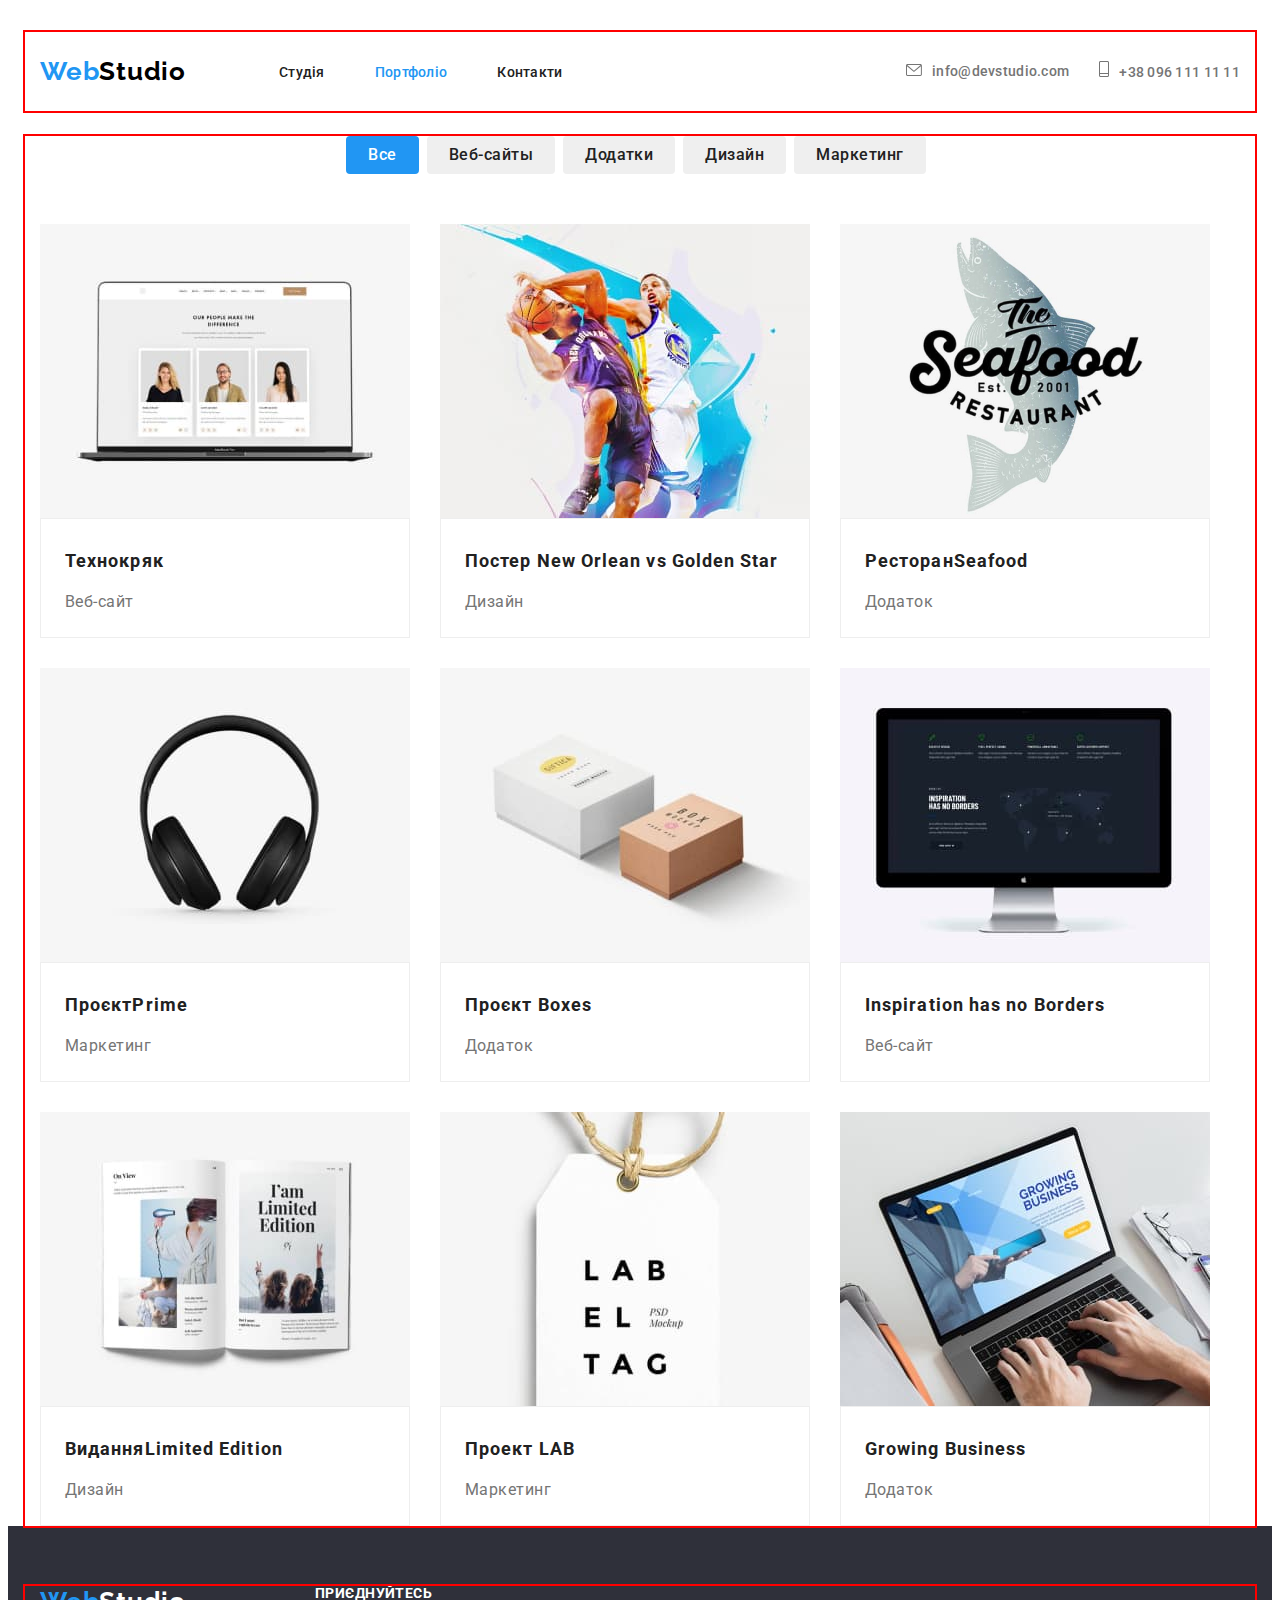
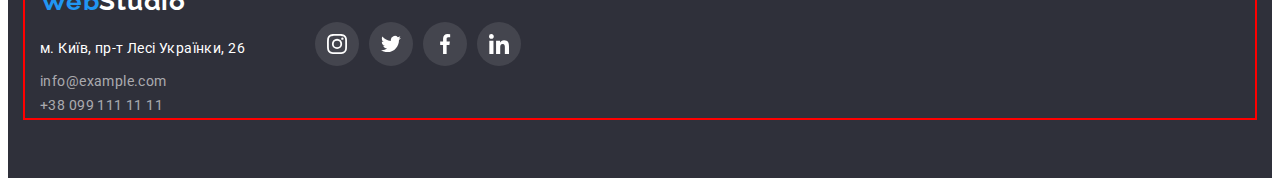
==== portfolio.html @ 54a5c064 "add icons" ====
<!DOCTYPE html>
<html lang="ru">
<head>
    <meta charset="UTF-8">
    <meta http-equiv="X-UA-Compatible" content="IE=edge">
    <meta name="viewport" content="width=device-width, initial-scale=1.0">
    <title>Портфоліо</title>
    <link rel="preconnect" href="https://fonts.googleapis.com">
    <link rel="preconnect" href="https://fonts.gstatic.com" crossorigin>
    <link href="https://fonts.googleapis.com/css2?family=Raleway:wght@700&family=Roboto:wght@400;500;700;900&display=swap"
        rel="stylesheet">
    <link rel="stylesheet" href="https://cdnjs.cloudflare.com/ajax/libs/modern-normalize/1.1.0/modern-normalize.min.css"
            integrity="sha512-wpPYUAdjBVSE4KJnH1VR1HeZfpl1ub8YT/NKx4PuQ5NmX2tKuGu6U/JRp5y+Y8XG2tV+wKQpNHVUX03MfMFn9Q=="
            crossorigin="anonymous" referrerpolicy="no-referrer" />
    <link rel="stylesheet" href="./css/styles.css">
</head>
<body>
    <header class="header">
        <div class="container header-container">
            <a href="#" lang="en" class="header-logo link">Web<span class="header-studio">Studio</span></a>
            <nav class="header-nav">
                <ul class="header-list list">
                    <li class="header-item">
                        <a href="./index.html" class="header-link link">Студія</a>
                    </li>
                    <li class="header-item">
                        <a href="./portfolio.html" class="header-link link current">Портфоліо</a>
                    </li>
                    <li class="header-item">
                        <a href="#" class="header-link link">Контакти</a>
                    </li>
                </ul>
            </nav>
            <ul class="list header-list-contact">
                <li class="header-item-mail">
                    <a href="mailto:info@devstudio.com" class="header-mail link"><svg class="header-mail-icon" width="16" height="12">
                        <use href="./images/icons.svg.svg#icon-envelope-1"></use>
                    </svg>info@devstudio.com</a>
                </li>
                <li class="header-item-tel">
                    <a href="tel:+380961111111" class="header-tel link"><svg class="header-tel-icon" width="10" height="16">
                        <use href="./images/icons.svg.svg#icon-Vector-1"></use>
                    </svg>+38 096 111 11 11</a>
                </li>
            </ul>
        </div>
    </header>
    <main>
        <section class="button">
            <div class="container">
                <h1 class="visually-hidden">Портфоліо</h1>
                    <ul class="button-list list">
                        <li class="button-item">
                            <button type="button" class="button-btn current-btn">Все</button>
                        </li>
                        <li class="button-item">
                            <button type="button" class="button-btn">Веб-сайты</button>
                        </li>
                        <li class="button-item">
                            <button type="button" class="button-btn">Додатки</button>
                        </li>
                        <li class="button-item">
                            <button type="button" class="button-btn">Дизайн</button>
                        </li>
                        <li class="button-item">
                            <button type="button" class="button-btn">Маркетинг</button>
                        </li>
                    </ul>
                <ul class="portfolio-list list">
                    <li class="portfolio-item">
                        <img src="./images/img-1.jpg" alt="веб-сайт" width="370" height="294">
                        <div class="portfolio-wrap">
                            <h2 class="portfolio-title">Технокряк</h2>
                            <p class="portfolio-text">Веб-сайт</p>
                        </div>
                    </li>
                    <li>
                        <img src="./images/img-2.jpg" alt="Дизайн" width="370" height="294">
                        <div class="portfolio-wrap">
                            <h2 class="portfolio-title">Постер <span lang="en">New Orlean vs Golden Star</span></h2>
                            <p class="portfolio-text">Дизайн</p>
                        </div>
                    </li>
                    <li>
                        <img src="./images/img-3.jpg" alt="Додаток" width="370" height="294">
                        <div class="portfolio-wrap">
                            <h2 class="portfolio-title">Ресторан<span lang="en">Seafood</span></h2>
                            <p class="portfolio-text">Додаток</p>
                        </div>
                    </li>
                    <li>
                        <img src="./images/img-4.jpg" alt="Маркетинг" width="370" height="294">
                        <div class="portfolio-wrap">
                            <h2 class="portfolio-title">Проєкт<span lang="en">Prime</span></h2>
                            <p class="portfolio-text">Маркетинг</p>
                        </div>                                             
                    </li>
                    <li>
                        <img src="./images/img-5.jpg" alt="Додаток" width="370" height="294">
                        <div class="portfolio-wrap">
                            <h2 class="portfolio-title">Проєкт <span lang="en">Boxes</span></h2>
                            <p class="portfolio-text">Додаток</p>
                        </div>                        
                    </li>
                    <li>
                        <img src="./images/img-6.jpg" alt="Веб-сайт" width="370" height="294">
                        <div class="portfolio-wrap">
                            <h2 lang="en" class="portfolio-title">Inspiration has no Borders</h2>
                            <p class="portfolio-text">Веб-сайт</p>
                        </div>                       
                    </li>
                    <li>
                        <img src="./images/img-7.jpg" alt="Дизайн" width="370" height="294">
                        <div class="portfolio-wrap">
                            <h2 class="portfolio-title">Видання<span lang="en">Limited Edition</span></h2>
                            <p class="portfolio-text">Дизайн</p>
                        </div>                       
                    </li>
                    <li>
                        <img src="./images/img-8.jpg" alt="Маркетинг" width="370" height="294">
                        <div class="portfolio-wrap">
                            <h2 class="portfolio-title">Проект <span lang="en">LAB</span></h2>
                            <p class="portfolio-text">Маркетинг</p>
                        </div>                       
                    </li>
                    <li>
                        <img src="./images/img-9.jpg" alt="Додаток" width="370" height="294">
                        <div class="portfolio-wrap">
                            <h2 lang="en" class="portfolio-title">Growing Business</h2>
                            <p class="portfolio-text">Додаток</p>
                        </div>                        
                    </li>
                </ul>
            </div>
        </section>
    </main>
    <footer class="footer">
        <div class="container footer-container">
            <div class="footer-wrap">
                <a href="#" lang="en" class="footer-logo link list">Web<span class="footer-studio">Studio</span></a>
                <address class="footer-adress">
                    <a href="https://www.google.com.ua/maps/place/%D0%B1%D1%83%D0%BB.+%D0%9B%D0%B5%D1%81%D0%B8+%D0%A3%D0%BA%D1%80%D0%B0%D0%B8%D0%BD%D0%BA%D0%B8,+26,+%D0%9A%D0%B8%D0%B5%D0%B2,+02000/@50.4265807,30.5361971,17z/data=!4m13!1m7!3m6!1s0x40d4cf0e033ecbe9:0x57a4dffefec77da0!2z0LHRg9C7LiDQm9C10YHQuCDQo9C60YDQsNC40L3QutC4LCAyNiwg0JrQuNC10LIsIDAyMDAw!3b1!8m2!3d50.4265807!4d30.5383858!3m4!1s0x40d4cf0e033ecbe9:0x57a4dffefec77da0!8m2!3d50.4265807!4d30.5383858?hl=ru"
                        class="fotter-adress-link link">м. Київ, пр-т Лесі Українки, 26</a>
                    <ul class="footer-list list">
                        <li class="footer-item">
                            <a href="mailto:info@example.com" class="fooret-mail link">info@example.com</a>
                        </li>
                        <li class="footer-item">
                            <a href="tel:+380991111111" class="footer-tel link">+38 099 111 11 11</a>
                        </li>
                    </ul>
                </address>
            </div>
            <div>
                <h3 class="footer-text">Приєднуйтесь</h3>
                <ul class="footer-soc list">
                    <li class="footer-soc-item">
                        <a href="" class="footer-soc-link link">
                            <svg class="footer-soc-icon" widht="20" height="20">
                                <use href="./images/icons.svg.svg#icon-instagram"></use>
                            </svg>
                        </a>
                    </li>
                    <li class="footer-soc-item">
                        <a href="" class="footer-soc-link link">
                            <svg class="footer-soc-icon" widht="20" height="20">
                                <use href="./images/icons.svg.svg#icon-twitter"></use>
                            </svg>
                        </a>
                    </li>
                    <li class="footer-soc-item">
                        <a href="" class="footer-soc-link link">
                            <svg class="footer-soc-icon" widht="20" height="20">
                                <use href="./images/icons.svg.svg#icon-facebook"></use>
                            </svg>
                        </a>
                    </li>
                    <li class="footer-soc-item">
                        <a href="" class="footer-soc-link link">
                            <svg class="footer-soc-icon" widht="20" height="20">
                                <use href="./images/icons.svg.svg#icon-linkedin"></use>
                            </svg>
                        </a>
                    </li>
                </ul>
            </div>
        </div>
    </footer>
   
</body>
</html>
---- css/styles.css ----
:root {
    --second-color: #212121;
    --main-color: #757575;
    --main-fs: 14px;
    --white-color: #FFFFFF;
    --accent-color:#2196F3;
 }

 p, 
 h1, 
 h2, 
 h3, 
 h4, 
 h5, 
 h6 {
    margin: 0;
 }

 ul{
    margin: 0;
    padding-left: 0;
 }
img {
    display: block;
    width: 100%;
    height: auto;
}

body {
font-family: "Roboto", sans-serif;
background: var(--white-color);
color: var(--main-color)
}

.list {
    list-style: none;
}

.link {
    text-decoration: none;
}

.container {
    width: 1200px;
    padding-right: 15px;
    padding-left: 15px;
    margin: 0 auto;
    outline: 2px solid red;
}

.header-container {
    display: flex;
    align-items: center;
}

.header {
padding-top: 24px;
padding-bottom: 25px;
}

.header-list, 
.header-list-contact{
display: flex;
}


.header-list-contact {
margin-left: auto;
}

.visually-hidden {
position: absolute;
white-space: nowrap;
width: 1px;
height: 1px;
overflow: hidden;
border: 0;
padding: 0;
clip: rect(0 0 0 0);
clip-path: inset(50%);
 margin: -1px;
}

.header-logo,
.footer-logo {
font-family: 'Raleway', sans-serif;
font-weight: 700;
font-size: 26px;
line-height: 1.19;
letter-spacing: 0.03em;
color: var(--accent-color);
}

.header-logo {
padding-top: 24px;
padding-bottom: 24px;
margin-right: 93px;

}
.header-studio {
color: #000000;
}

.header-nav .current {
    color: var(--accent-color);
} 

.header-item:not(:last-child) {
margin-right: 50px;
}

.header-link {
font-weight: 500;
font-size: 14px;
line-height: 1.14;
letter-spacing: 0.02em;
color: var(--second-color);
padding-top: 32px;
padding-bottom: 32px;
}

.header-link:hover,
.header-link:focus, 
.header-mail:hover,
.header-mail:focus, 
.header-tel:hover,
.header-tel:focus,
.fooret-mail:hover,
.fooret-mail:focus,
.footer-tel:hover,
.footer-tel:focus {
color: var(--accent-color);
}


.header-mail,
.header-tel {
font-weight: 500;
font-size: 14px;
line-height: 1.14;
letter-spacing: 0.02em;
color: var(--main-color);
padding-top: 32px;
padding-bottom: 32px;

}

.header-item-mail {
margin-right: 30px;
}

.header-mail-icon, 
.header-tel-icon {
    fill: currentColor;
    margin-right: 10px;
}





/*      HERO      */

.hero {
background-color: #303030;
background-image:linear-gradient(rgba(47, 48, 58, 0.4), rgba(47, 48, 58, 0.4)), url(../images/Img-hero.jpg);
padding-top: 200px;
padding-bottom: 200px;
max-width: 1600px;
margin: 0 auto;
}


.hero-title {
font-weight: 900;
font-size: 44px;
line-height: 1.36;
text-align: center;
letter-spacing: 0.06em;
text-transform: uppercase;
color: var(--white-color);
width: 707px;
margin-bottom: 30px;
margin-left: auto;
margin-right: auto;
}
 
.hero-btn {
font-family: "Roboto", sans-serif;
font-weight: 700;
font-size: 16px;
line-height: 1.87;
display: flex;
align-items: center;
text-align: center;
letter-spacing: 0.06em;
color: var(--white-color);
background: var(--accent-color);
border-radius: 4px;
padding: 10px 32px 10px 32px;
margin: 0 auto;
border: transparent;

}

.hero-btn:hover {
background:#188ce8;
}

/* QUALITY */

.quality {
padding-top: 94px;
padding-bottom: 94px;
}

.quality-list {
display: flex;
}

.quality-icon-link {
    width: 270px;
    height: 120px;
    border-radius: 4px;
    background-color: #F5F4FA;
    display: flex;
    align-items: center;
    justify-content: center;
    margin-bottom: 30px;
}

.quality-after-title {
font-weight: 700;
font-size: 14px;
line-height: 1.14;
letter-spacing: 0.03em;
text-transform: uppercase;
color: var(--second-color);
margin-bottom: 10px;
}

.quality-text {
font-size: 14px;
line-height: 1.71;
letter-spacing: 0.03em;
color: var(--main-color);
width: 270px;
}

.quality-item:not(:last-child){
   margin-right: 30px; 
}

/*        WORK          */

.work {
padding-bottom: 94px;
}

.work-title {
font-weight: 700;
font-size: 36px;
line-height: 1.16x;
text-align: center;
letter-spacing: 0.03em;
color: var(--second-color);
margin-bottom: 50px;
}
.work-list {
display: flex;
gap: 30px;
}

/*       TEAM          */
.team {
background: #F5F4FA;
padding-top: 94px;
padding-bottom: 94px;
}

.team-title {
font-weight: 700;
font-size: 36px;
line-height: 1.16;
text-align: center;
letter-spacing: 0.03em;
color:  var(--second-color);
margin-bottom: 50px;
}

.team-list {
display: flex;
gap: 30px;
}

.team-item {
background-color:var(--white-color);
box-shadow: 0px 1px 3px rgba(0, 0, 0, 0.12), 0px 1px 1px rgba(0, 0, 0, 0.14), 0px 2px 1px rgba(0, 0, 0, 0.2);
border-radius: 0px 0px 4px 4px;
} 
.team-wrap {
padding-bottom: 30px;
padding-top: 30px;
}

.team-name {
font-weight: 500;
font-size: 16px;
line-height: 1.19;
text-align: center;
letter-spacing: 0.03em;
color:  var(--second-color);
margin-bottom: 10px;
}

.team-text {
line-height: 1.19;
text-align: center;
letter-spacing: 0.03em;
color: var(--main-color);
margin-bottom: 16px;
}

.team-soc {
    display: flex;
    justify-content: center;
    gap: 10px;
}

.team-soc-link {
   width: 44px; 
   height: 44px;
   border-radius: 50%;
   background-color: var(--white-color);
   display: flex;
   align-items: center;
   justify-content: center;
}

.team-soc-icon {
    fill: #AFB1B8;
}

.team-soc-link:hover,
.team-soc-link:focus {
    background-color: var(--accent-color)
}

.team-soc-link:hover .team-soc-icon,
.team-soc-link:focus .team-soc-icon {
    fill: var(--white-color);
}

/*     CLIENTS     */
.clients {
    padding-top: 94px;
    padding-bottom: 94px;
}
.clients-title {
    font-weight: 700;
    font-size: 36px;
    line-height: 1.16;
    text-align: center;
    letter-spacing: 0.03em;
    color: var(--second-color);
    margin-bottom: 50px;
    
}

.clients-list{
display: flex;
align-items: center;
justify-content: center;
gap: 30px;
}

.clients-item {
    width: 170px;
    height: 92px;
    border-radius: 4px;
    border: 1px solid #AFB1B8;
    background-color: #F5F5F5;
    display: flex;
    align-items: center;
    justify-content: center;
    
}

.clients-icon {
    fill: #AFB1B8;
} 

.clients-item:hover,
.clients-item:focus {
    border:1px solid var(--accent-color);
}

.clients-item:hover .clients-icon,
.clients-item:focus .clients-icon{
    fill: var(--accent-color);
}

/*    FOOTER    */

.footer{
background: #2F303A;
padding-top: 60px;
padding-bottom: 60px;
}

.footer-container {
    display: flex;
}

.footer-wrap {
    margin-right: 70px;
}

.fotter-adress-link {
font-style: normal;
font-size: 14px;
line-height: 1.71;
letter-spacing: 0.03em;
color: var(--white-color);
}

.footer-adress {
    font-style: normal;
    margin-top: 20px;
}

.footer-list {
    margin-top: 9px;
}

.fooret-mail, 
.footer-tel {
font-size: 14px;
line-height: 1.71;
letter-spacing: 0.03em;
color: rgba(255, 255, 255, 0.6);
}

.footer-text{
font-weight: 700;
font-size: 14px;
line-height: 1.14;
letter-spacing: 0.03em;
text-transform: uppercase;
color: var(--white-color);
margin-bottom: 20px;
}

.footer-soc {
    display: flex;
    gap: 10px;
}

.footer-soc-link {
    width: 44px;
    height: 44px;
    border-radius: 50%;
    background-color: rgba(255, 255, 255, 0.1);
    display: flex;
    align-items: center;
    justify-content: center;
}

.footer-soc-icon {
    fill: var(--white-color);
}

.footer-soc-link:hover,
.footer-soc-link:focus {
    background-color: var(--accent-color)
}


.footer-studio {
color: var(--white-color)
} 
.button-item {
margin-right: 8px;
}

.button-btn {
font-weight: 500;
font-size: 16px;
line-height: 1.63;
text-align: center;
letter-spacing: 0.03em;
color: var(--second-color);
border: none;
font-family: inherit;
border-radius: 4px;
padding: 6px 22px;

}

.button-btn:focus,
.current-btn,
.button-btn:hover {
background-color:var(--accent-color);
color: var(--white-color);
}


.button-list{
    display: flex;
    justify-content: center;
    margin-bottom: 50px;
}

/* PORTFOLIO  */

.portfolio-title {
font-weight: 700;
font-size: 18px;
line-height: 2.00;
letter-spacing: 0.06em;
color: var(--second-color);
padding: 4px 24px;
margin-bottom: 4px; 
}

.portfolio-text {
font-weight: 400;
line-height: 1.88;
letter-spacing: 0.03em;
color: var(--main-color);
padding-left: 24px;
padding-right: 24px;

}

.portfolio-list {
    display: flex;
    flex-wrap: wrap;
    gap: 30px;

}
.portfolio-wrap {
 padding-top: 20px;
 padding-bottom: 20px;  
 background: #FFFFFF;
 border: 1px solid #EEEEEE;

}
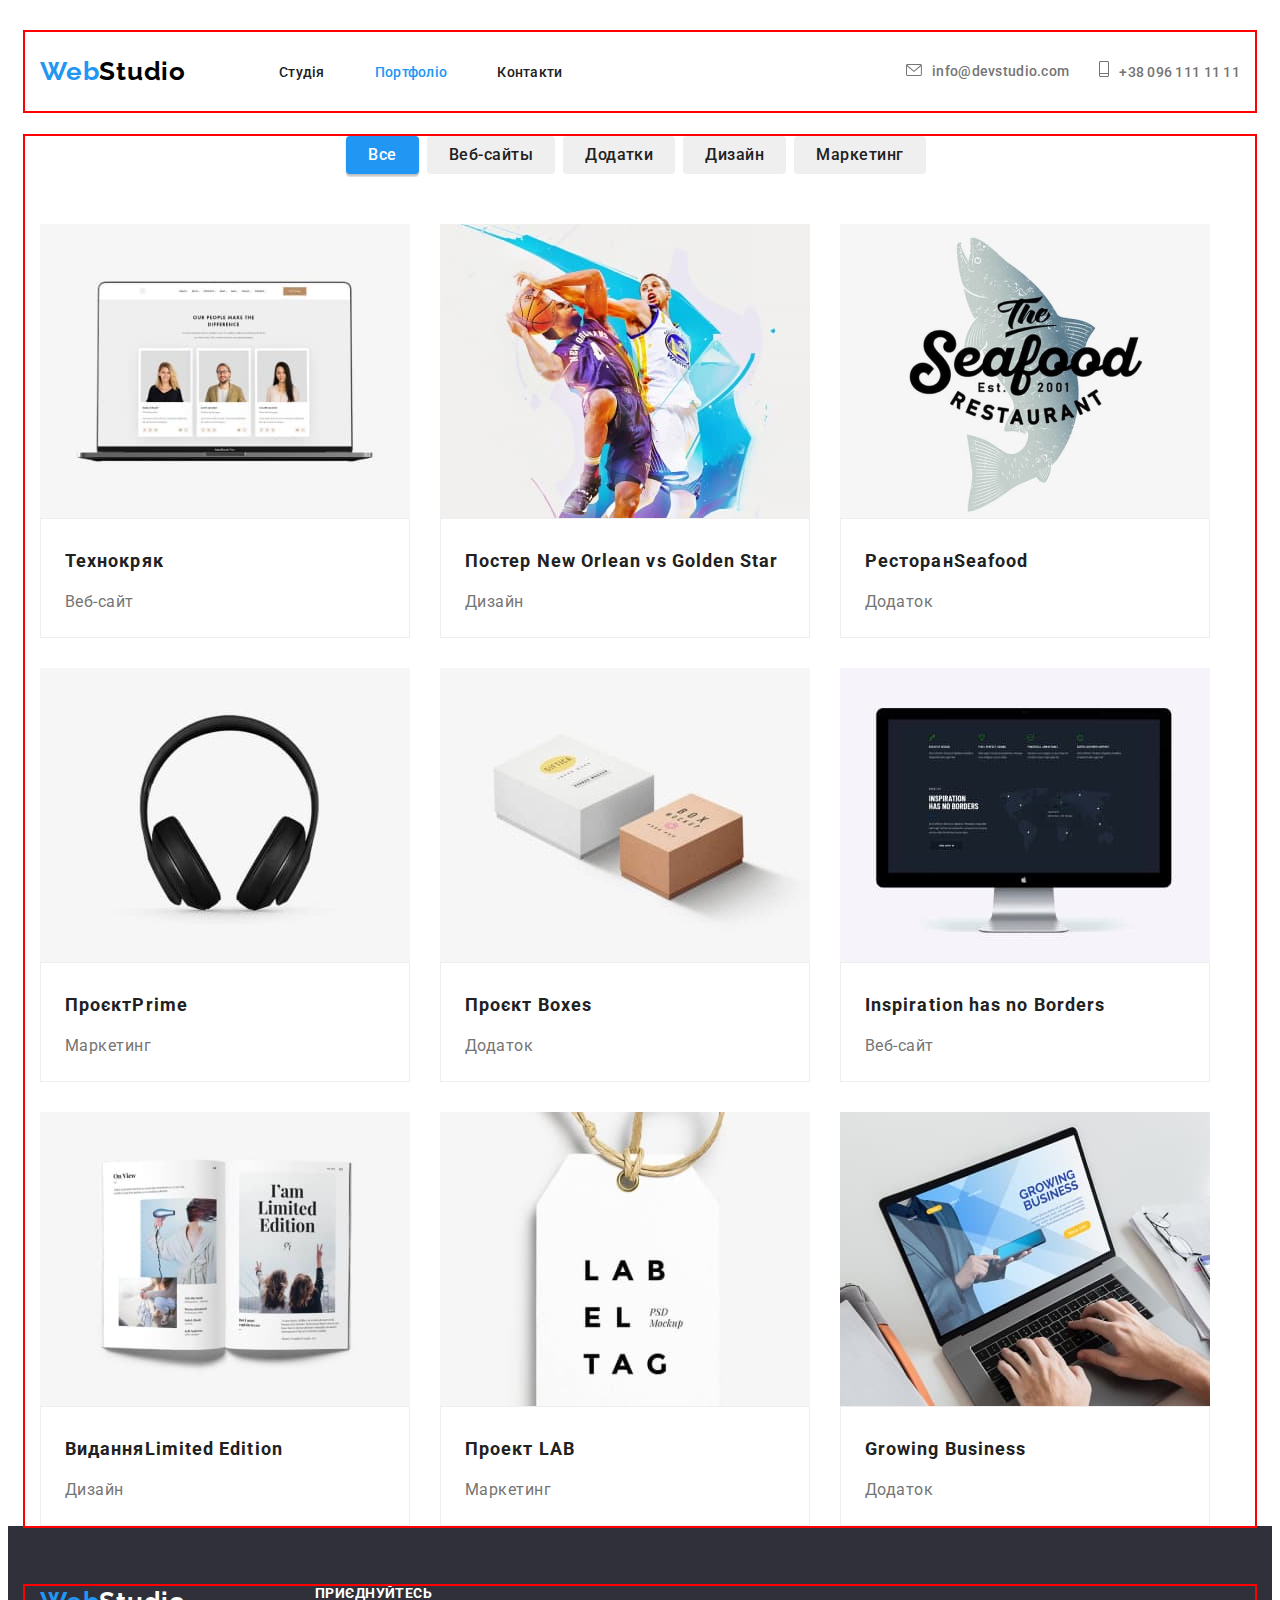
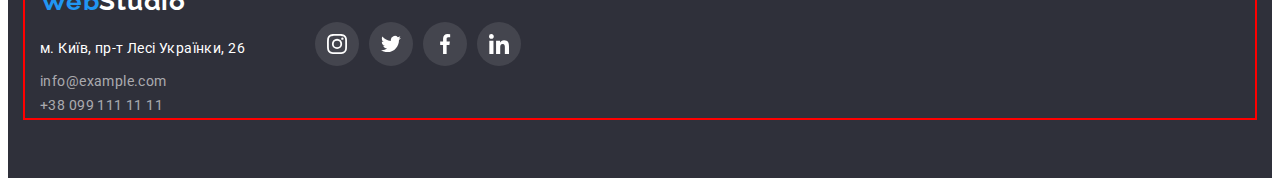
==== commit c078176d: "add shadow" ====
--- a/portfolio.html
+++ b/portfolio.html
@@ -74,56 +74,56 @@
                             <p class="portfolio-text">Веб-сайт</p>
                         </div>
                     </li>
-                    <li>
+                    <li class="portfolio-item">
                         <img src="./images/img-2.jpg" alt="Дизайн" width="370" height="294">
                         <div class="portfolio-wrap">
                             <h2 class="portfolio-title">Постер <span lang="en">New Orlean vs Golden Star</span></h2>
                             <p class="portfolio-text">Дизайн</p>
                         </div>
                     </li>
-                    <li>
+                    <li class="portfolio-item">
                         <img src="./images/img-3.jpg" alt="Додаток" width="370" height="294">
                         <div class="portfolio-wrap">
                             <h2 class="portfolio-title">Ресторан<span lang="en">Seafood</span></h2>
                             <p class="portfolio-text">Додаток</p>
                         </div>
                     </li>
-                    <li>
+                    <li class="portfolio-item">
                         <img src="./images/img-4.jpg" alt="Маркетинг" width="370" height="294">
                         <div class="portfolio-wrap">
                             <h2 class="portfolio-title">Проєкт<span lang="en">Prime</span></h2>
                             <p class="portfolio-text">Маркетинг</p>
                         </div>                                             
                     </li>
-                    <li>
+                    <li class="portfolio-item">
                         <img src="./images/img-5.jpg" alt="Додаток" width="370" height="294">
                         <div class="portfolio-wrap">
                             <h2 class="portfolio-title">Проєкт <span lang="en">Boxes</span></h2>
                             <p class="portfolio-text">Додаток</p>
                         </div>                        
                     </li>
-                    <li>
+                    <li class="portfolio-item">
                         <img src="./images/img-6.jpg" alt="Веб-сайт" width="370" height="294">
                         <div class="portfolio-wrap">
                             <h2 lang="en" class="portfolio-title">Inspiration has no Borders</h2>
                             <p class="portfolio-text">Веб-сайт</p>
                         </div>                       
                     </li>
-                    <li>
+                    <li class="portfolio-item">
                         <img src="./images/img-7.jpg" alt="Дизайн" width="370" height="294">
                         <div class="portfolio-wrap">
                             <h2 class="portfolio-title">Видання<span lang="en">Limited Edition</span></h2>
                             <p class="portfolio-text">Дизайн</p>
                         </div>                       
                     </li>
-                    <li>
+                    <li class="portfolio-item">
                         <img src="./images/img-8.jpg" alt="Маркетинг" width="370" height="294">
                         <div class="portfolio-wrap">
                             <h2 class="portfolio-title">Проект <span lang="en">LAB</span></h2>
                             <p class="portfolio-text">Маркетинг</p>
                         </div>                       
                     </li>
-                    <li>
+                    <li class="portfolio-item">
                         <img src="./images/img-9.jpg" alt="Додаток" width="370" height="294">
                         <div class="portfolio-wrap">
                             <h2 lang="en" class="portfolio-title">Growing Business</h2>
--- a/css/styles.css
+++ b/css/styles.css
@@ -502,6 +502,7 @@
 .button-btn:hover {
 background-color:var(--accent-color);
 color: var(--white-color);
+box-shadow: 0px 3px 1px rgba(0, 0, 0, 0.1), 0px 1px 2px rgba(0, 0, 0, 0.08), 0px 2px 2px rgba(0, 0, 0, 0.12);
 }
 
 
@@ -544,5 +545,8 @@
  padding-bottom: 20px;  
  background: #FFFFFF;
  border: 1px solid #EEEEEE;
-
+}
+
+.portfolio-item:hover {
+box-shadow: 0px 1px 1px rgba(0, 0, 0, 0.12), 0px 4px 4px rgba(0, 0, 0, 0.06), 1px 4px 6px rgba(0, 0, 0, 0.16);
 }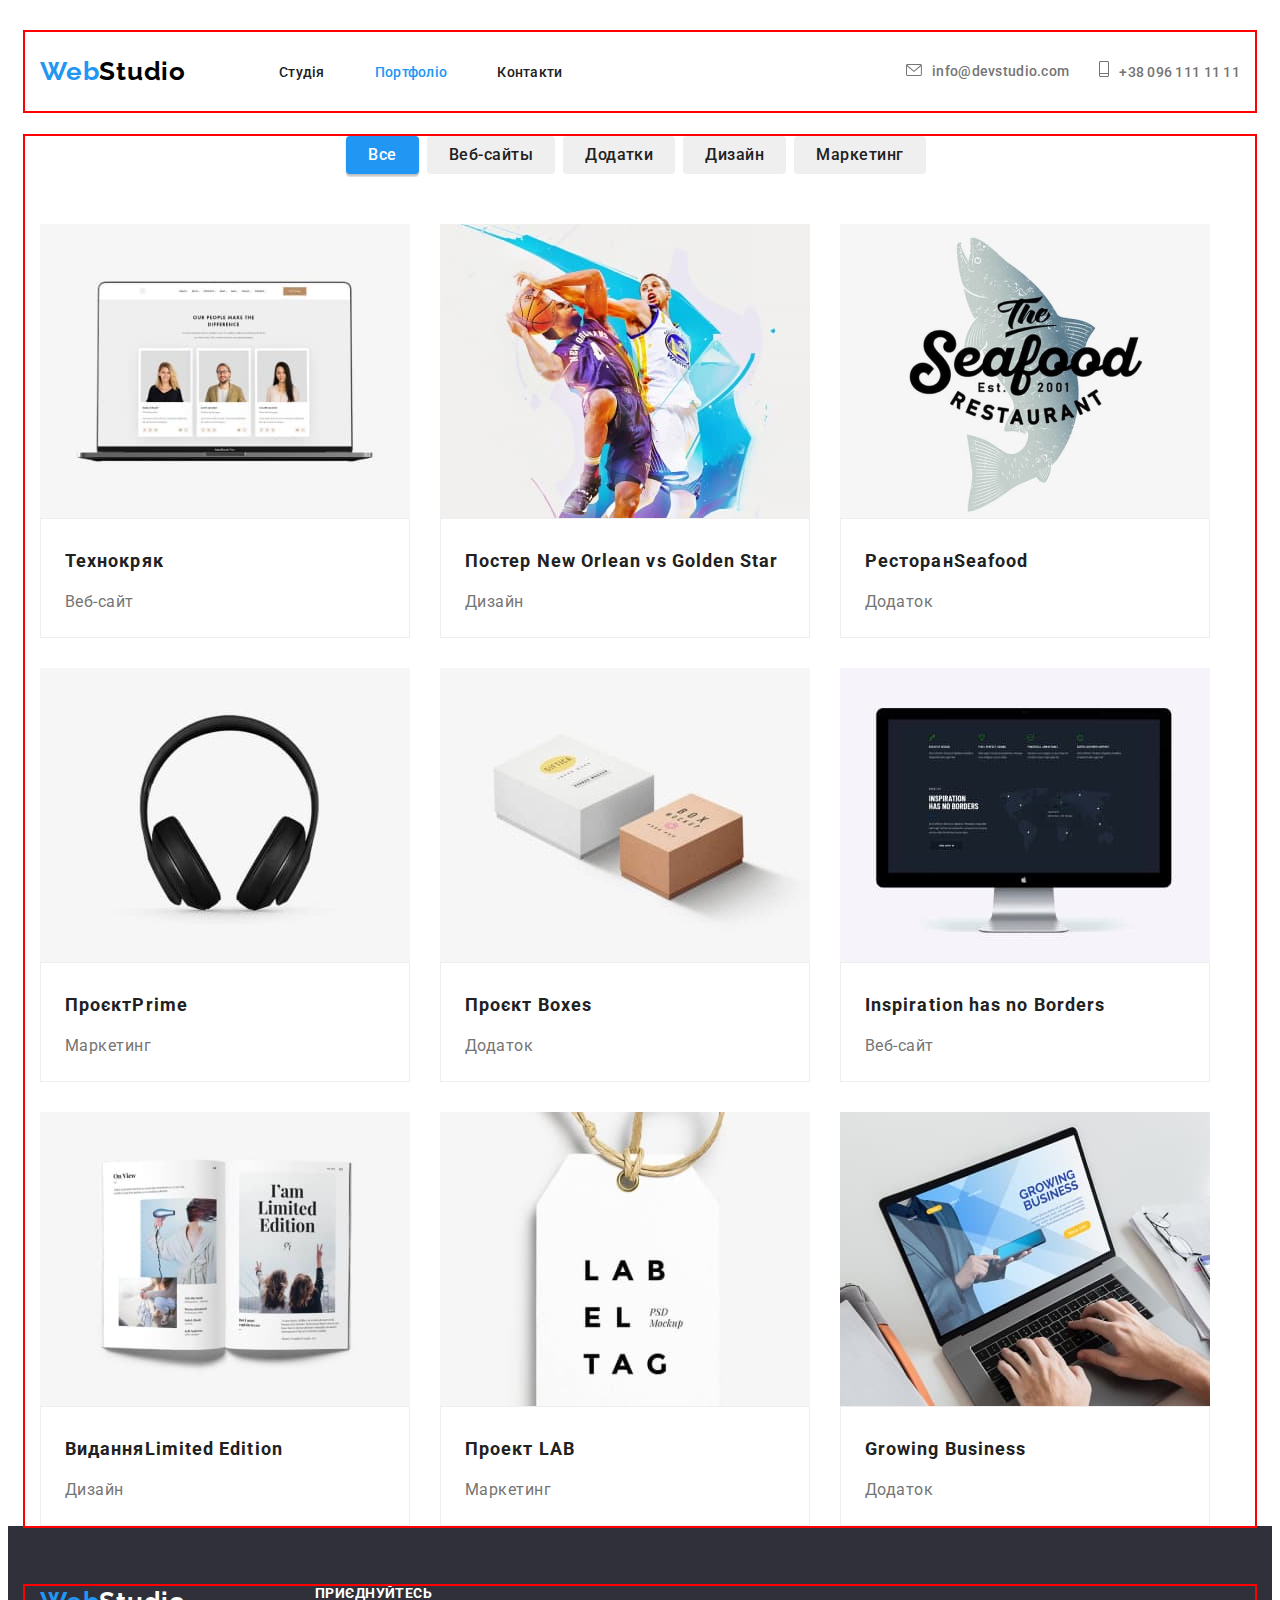
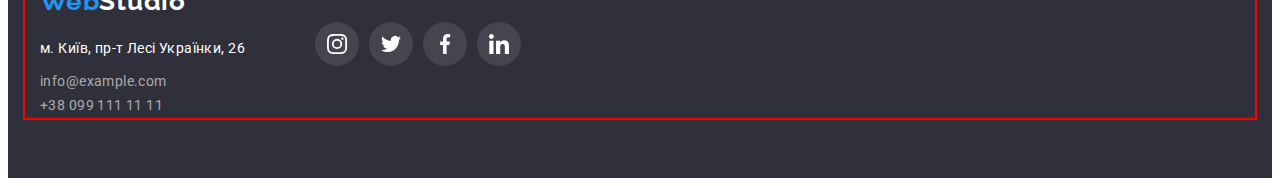
==== commit 8b98cf05: "change width" ====
--- a/portfolio.html
+++ b/portfolio.html
@@ -156,28 +156,28 @@
                 <ul class="footer-soc list">
                     <li class="footer-soc-item">
                         <a href="" class="footer-soc-link link">
-                            <svg class="footer-soc-icon" widht="20" height="20">
+                            <svg class="footer-soc-icon" width="20" height="20">
                                 <use href="./images/icons.svg.svg#icon-instagram"></use>
                             </svg>
                         </a>
                     </li>
                     <li class="footer-soc-item">
                         <a href="" class="footer-soc-link link">
-                            <svg class="footer-soc-icon" widht="20" height="20">
+                            <svg class="footer-soc-icon" width="20" height="20">
                                 <use href="./images/icons.svg.svg#icon-twitter"></use>
                             </svg>
                         </a>
                     </li>
                     <li class="footer-soc-item">
                         <a href="" class="footer-soc-link link">
-                            <svg class="footer-soc-icon" widht="20" height="20">
+                            <svg class="footer-soc-icon" width="20" height="20">
                                 <use href="./images/icons.svg.svg#icon-facebook"></use>
                             </svg>
                         </a>
                     </li>
                     <li class="footer-soc-item">
                         <a href="" class="footer-soc-link link">
-                            <svg class="footer-soc-icon" widht="20" height="20">
+                            <svg class="footer-soc-icon" width="20" height="20">
                                 <use href="./images/icons.svg.svg#icon-linkedin"></use>
                             </svg>
                         </a>
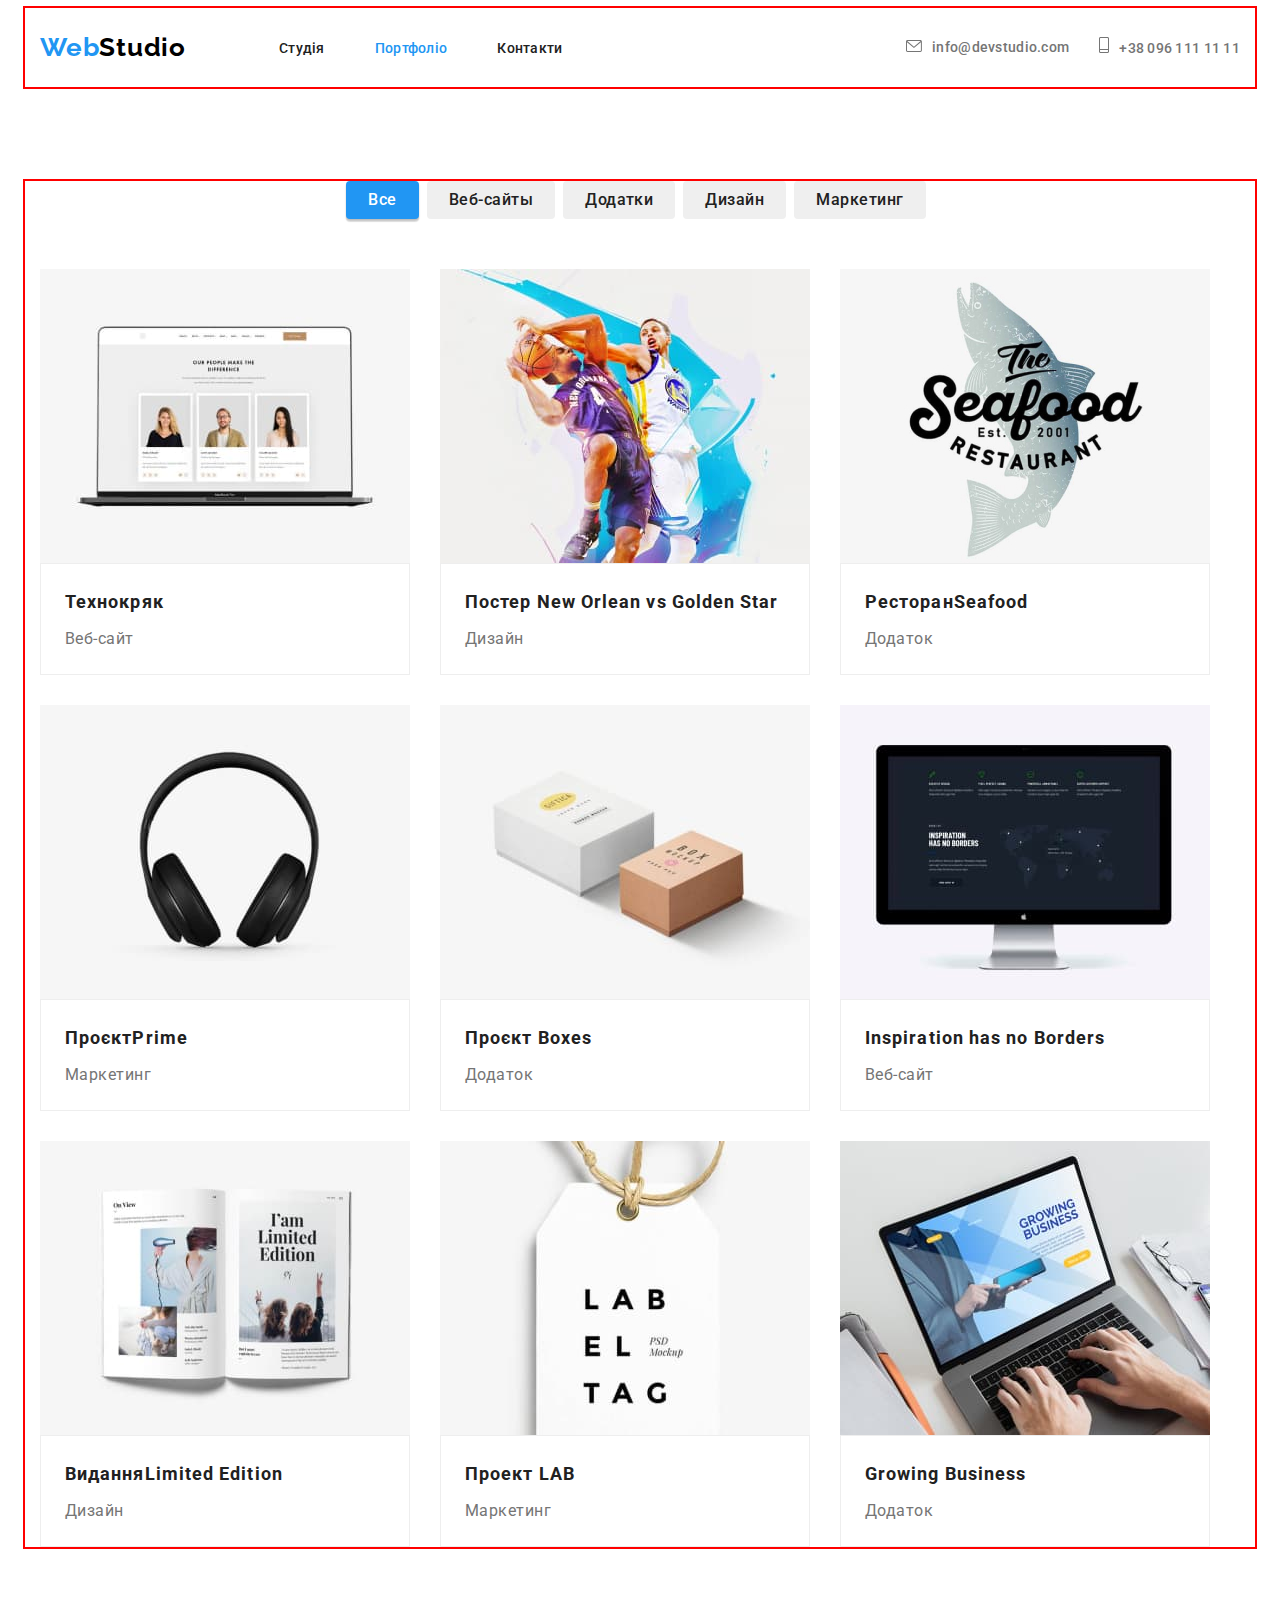
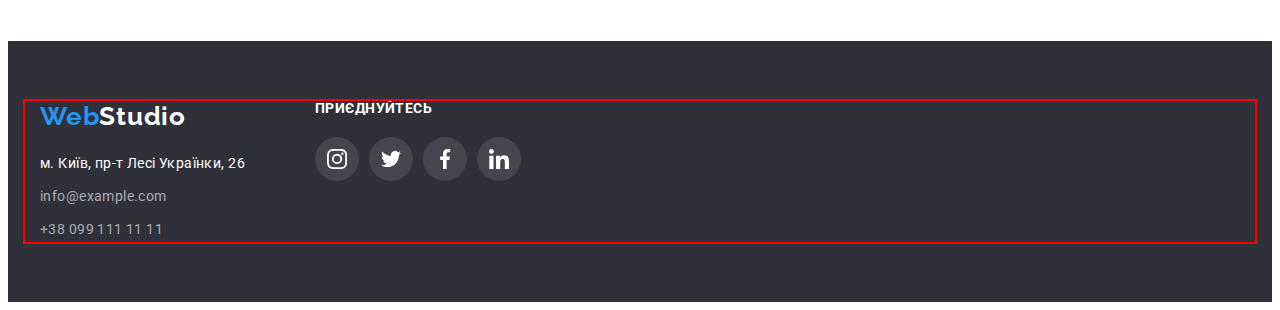
==== commit bf32a5f4: "change h3 on p" ====
--- a/portfolio.html
+++ b/portfolio.html
@@ -152,7 +152,7 @@
                 </address>
             </div>
             <div>
-                <h3 class="footer-text">Приєднуйтесь</h3>
+                <p class="footer-text">Приєднуйтесь</p>
                 <ul class="footer-soc list">
                     <li class="footer-soc-item">
                         <a href="" class="footer-soc-link link">
--- a/css/styles.css
+++ b/css/styles.css
@@ -51,17 +51,13 @@
 .header-container {
     display: flex;
     align-items: center;
-}
-
-.header {
-padding-top: 24px;
-padding-bottom: 25px;
-}
+    justify-content: center;}
+
 
 .header-list, 
 .header-list-contact{
 display: flex;
-}
+} 
 
 
 .header-list-contact {
@@ -427,6 +423,7 @@
 .footer-adress {
     font-style: normal;
     margin-top: 20px;
+
 }
 
 .footer-list {
@@ -454,6 +451,10 @@
 .footer-soc {
     display: flex;
     gap: 10px;
+}
+
+.footer-item:not(:last-child) {
+    margin-bottom: 9px;
 }
 
 .footer-soc-link {
@@ -479,6 +480,15 @@
 .footer-studio {
 color: var(--white-color)
 } 
+
+
+/* BUTTON  */
+
+.button {
+padding-top: 94px;
+padding-bottom: 94px;
+}
+
 .button-item {
 margin-right: 8px;
 }
@@ -520,7 +530,6 @@
 line-height: 2.00;
 letter-spacing: 0.06em;
 color: var(--second-color);
-padding: 4px 24px;
 margin-bottom: 4px; 
 }
 
@@ -529,8 +538,7 @@
 line-height: 1.88;
 letter-spacing: 0.03em;
 color: var(--main-color);
-padding-left: 24px;
-padding-right: 24px;
+
 
 }
 
@@ -545,6 +553,10 @@
  padding-bottom: 20px;  
  background: #FFFFFF;
  border: 1px solid #EEEEEE;
+ padding-left: 24px;
+ padding-right: 24px;
+
+
 }
 
 .portfolio-item:hover {
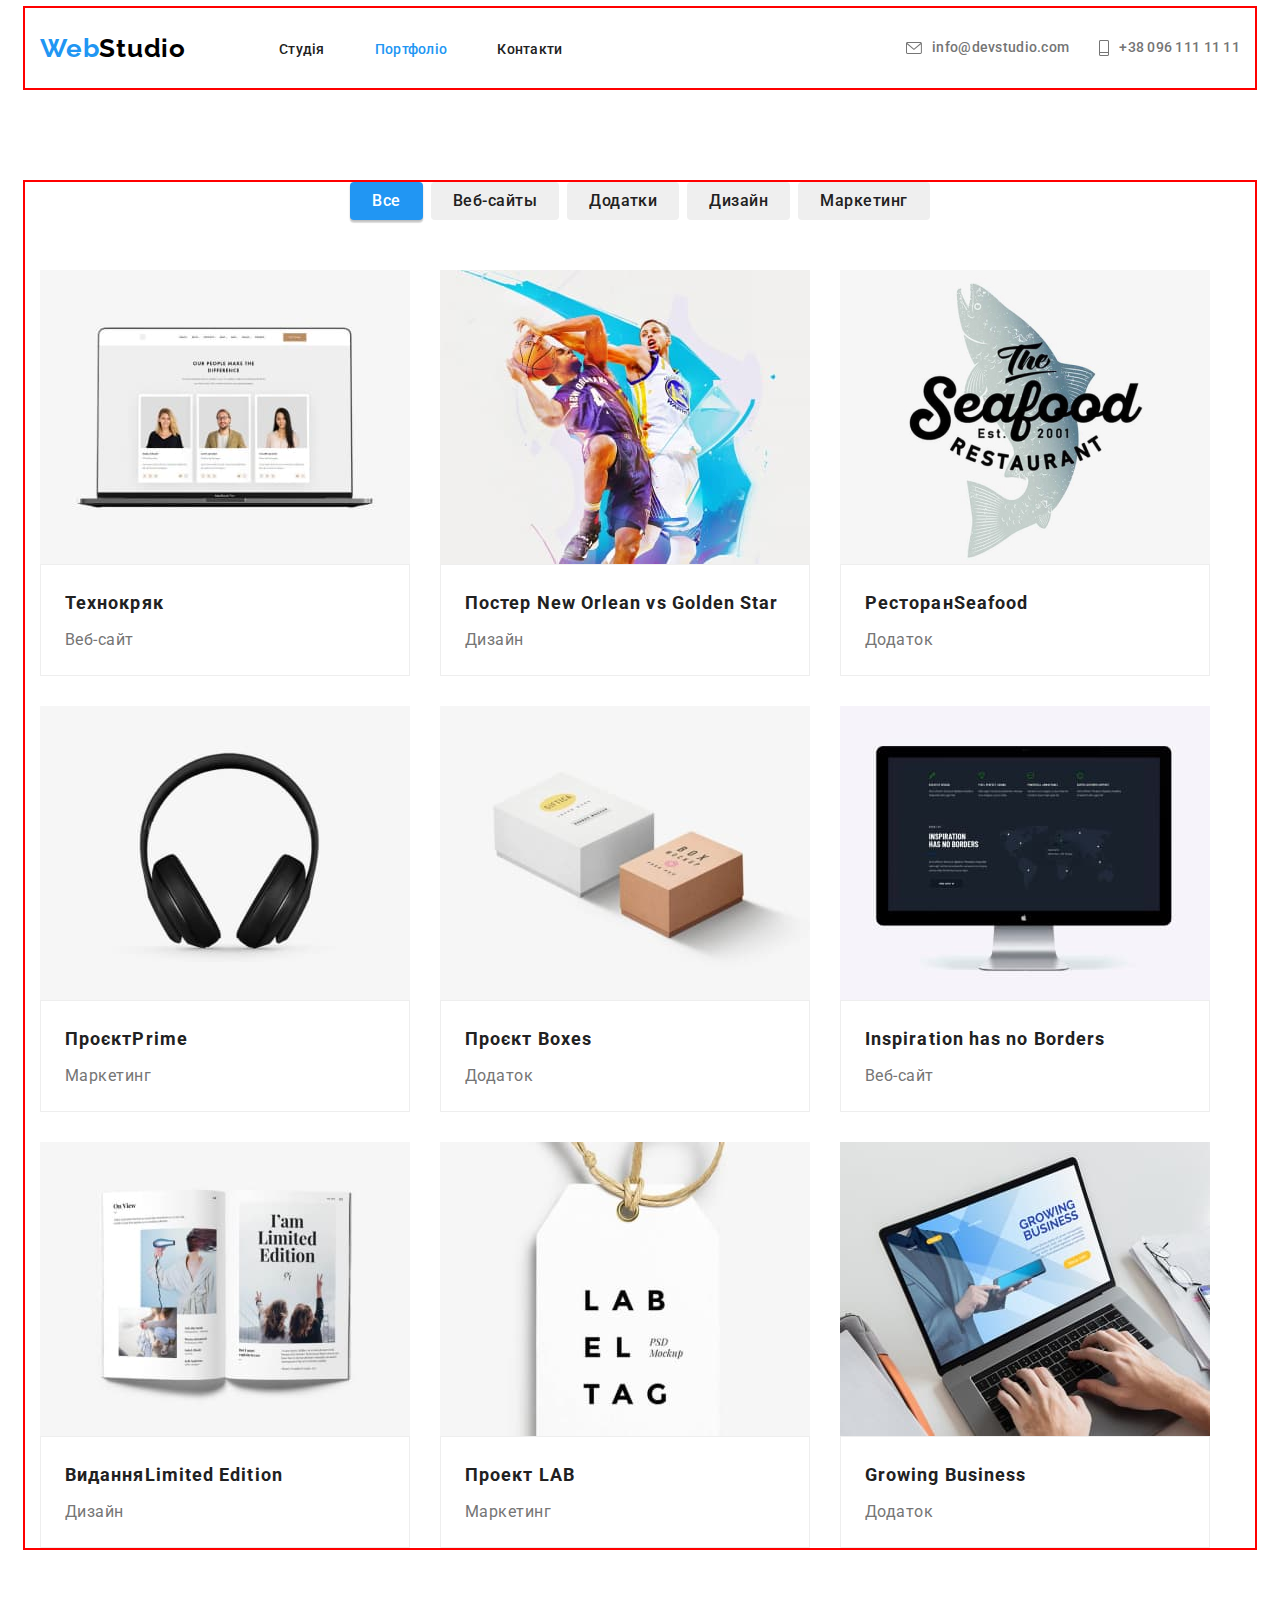
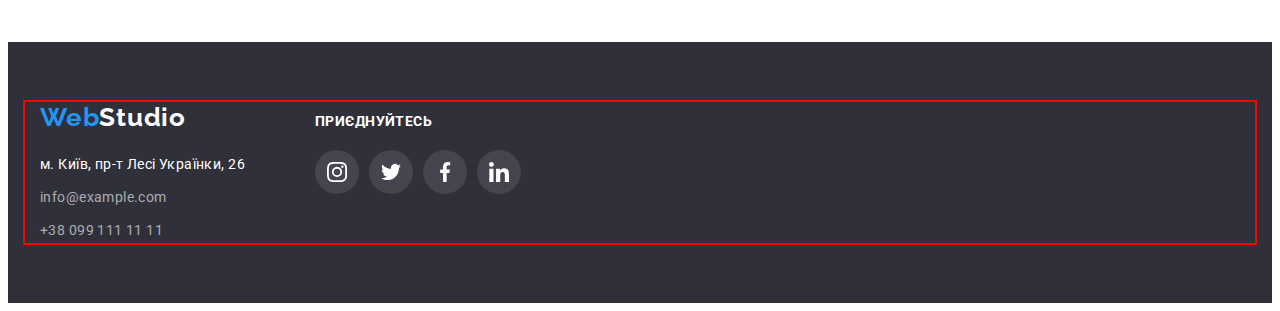
==== commit c9702afa: "21/08 21.40 last" ====
--- a/portfolio.html
+++ b/portfolio.html
@@ -68,63 +68,63 @@
                     </ul>
                 <ul class="portfolio-list list">
                     <li class="portfolio-item">
-                        <img src="./images/img-1.jpg" alt="веб-сайт" width="370" height="294">
+                        <a href="#"><img src="./images/img-1.jpg" alt="веб-сайт" width="370" height="294"></a>
                         <div class="portfolio-wrap">
                             <h2 class="portfolio-title">Технокряк</h2>
                             <p class="portfolio-text">Веб-сайт</p>
                         </div>
                     </li>
                     <li class="portfolio-item">
-                        <img src="./images/img-2.jpg" alt="Дизайн" width="370" height="294">
+                        <a href="#"><img src="./images/img-2.jpg" alt="Дизайн" width="370" height="294"></a>
                         <div class="portfolio-wrap">
                             <h2 class="portfolio-title">Постер <span lang="en">New Orlean vs Golden Star</span></h2>
                             <p class="portfolio-text">Дизайн</p>
                         </div>
                     </li>
                     <li class="portfolio-item">
-                        <img src="./images/img-3.jpg" alt="Додаток" width="370" height="294">
+                        <a href="#"><img src="./images/img-3.jpg" alt="Додаток" width="370" height="294"></a>
                         <div class="portfolio-wrap">
                             <h2 class="portfolio-title">Ресторан<span lang="en">Seafood</span></h2>
                             <p class="portfolio-text">Додаток</p>
                         </div>
                     </li>
                     <li class="portfolio-item">
-                        <img src="./images/img-4.jpg" alt="Маркетинг" width="370" height="294">
+                        <a href="#"><img src="./images/img-4.jpg" alt="Маркетинг" width="370" height="294"></a>
                         <div class="portfolio-wrap">
                             <h2 class="portfolio-title">Проєкт<span lang="en">Prime</span></h2>
                             <p class="portfolio-text">Маркетинг</p>
                         </div>                                             
                     </li>
                     <li class="portfolio-item">
-                        <img src="./images/img-5.jpg" alt="Додаток" width="370" height="294">
+                        <a href="#"><img src="./images/img-5.jpg" alt="Додаток" width="370" height="294"></a>
                         <div class="portfolio-wrap">
                             <h2 class="portfolio-title">Проєкт <span lang="en">Boxes</span></h2>
                             <p class="portfolio-text">Додаток</p>
                         </div>                        
                     </li>
                     <li class="portfolio-item">
-                        <img src="./images/img-6.jpg" alt="Веб-сайт" width="370" height="294">
+                        <a href="#"><img src="./images/img-6.jpg" alt="Веб-сайт" width="370" height="294"></a>
                         <div class="portfolio-wrap">
                             <h2 lang="en" class="portfolio-title">Inspiration has no Borders</h2>
                             <p class="portfolio-text">Веб-сайт</p>
                         </div>                       
                     </li>
                     <li class="portfolio-item">
-                        <img src="./images/img-7.jpg" alt="Дизайн" width="370" height="294">
+                        <a href="#"><img src="./images/img-7.jpg" alt="Дизайн" width="370" height="294"></a>
                         <div class="portfolio-wrap">
                             <h2 class="portfolio-title">Видання<span lang="en">Limited Edition</span></h2>
                             <p class="portfolio-text">Дизайн</p>
                         </div>                       
                     </li>
                     <li class="portfolio-item">
-                        <img src="./images/img-8.jpg" alt="Маркетинг" width="370" height="294">
+                        <a href="#"><img src="./images/img-8.jpg" alt="Маркетинг" width="370" height="294"></a>
                         <div class="portfolio-wrap">
                             <h2 class="portfolio-title">Проект <span lang="en">LAB</span></h2>
                             <p class="portfolio-text">Маркетинг</p>
                         </div>                       
                     </li>
                     <li class="portfolio-item">
-                        <img src="./images/img-9.jpg" alt="Додаток" width="370" height="294">
+                        <a href="#"><img src="./images/img-9.jpg" alt="Додаток" width="370" height="294"></a>
                         <div class="portfolio-wrap">
                             <h2 lang="en" class="portfolio-title">Growing Business</h2>
                             <p class="portfolio-text">Додаток</p>
--- a/css/styles.css
+++ b/css/styles.css
@@ -57,8 +57,11 @@
 .header-list, 
 .header-list-contact{
 display: flex;
-} 
-
+}
+
+.header-item {
+    display: block;
+}
 
 .header-list-contact {
 margin-left: auto;
@@ -138,6 +141,8 @@
 color: var(--main-color);
 padding-top: 32px;
 padding-bottom: 32px;
+display: flex; 
+align-items: center;
 
 }
 
@@ -150,9 +155,6 @@
     fill: currentColor;
     margin-right: 10px;
 }
-
-
-
 
 
 /*      HERO      */
@@ -375,7 +377,6 @@
     height: 92px;
     border-radius: 4px;
     border: 1px solid #AFB1B8;
-    background-color: #F5F5F5;
     display: flex;
     align-items: center;
     justify-content: center;
@@ -406,6 +407,7 @@
 
 .footer-container {
     display: flex;
+    align-items: baseline; 
 }
 
 .footer-wrap {
@@ -489,7 +491,7 @@
 padding-bottom: 94px;
 }
 
-.button-item {
+.button-item:not(:last-child){
 margin-right: 8px;
 }
 
@@ -559,6 +561,7 @@
 
 }
 
-.portfolio-item:hover {
+.portfolio-item:hover,
+.portfolio-item:focus {
 box-shadow: 0px 1px 1px rgba(0, 0, 0, 0.12), 0px 4px 4px rgba(0, 0, 0, 0.06), 1px 4px 6px rgba(0, 0, 0, 0.16);
 }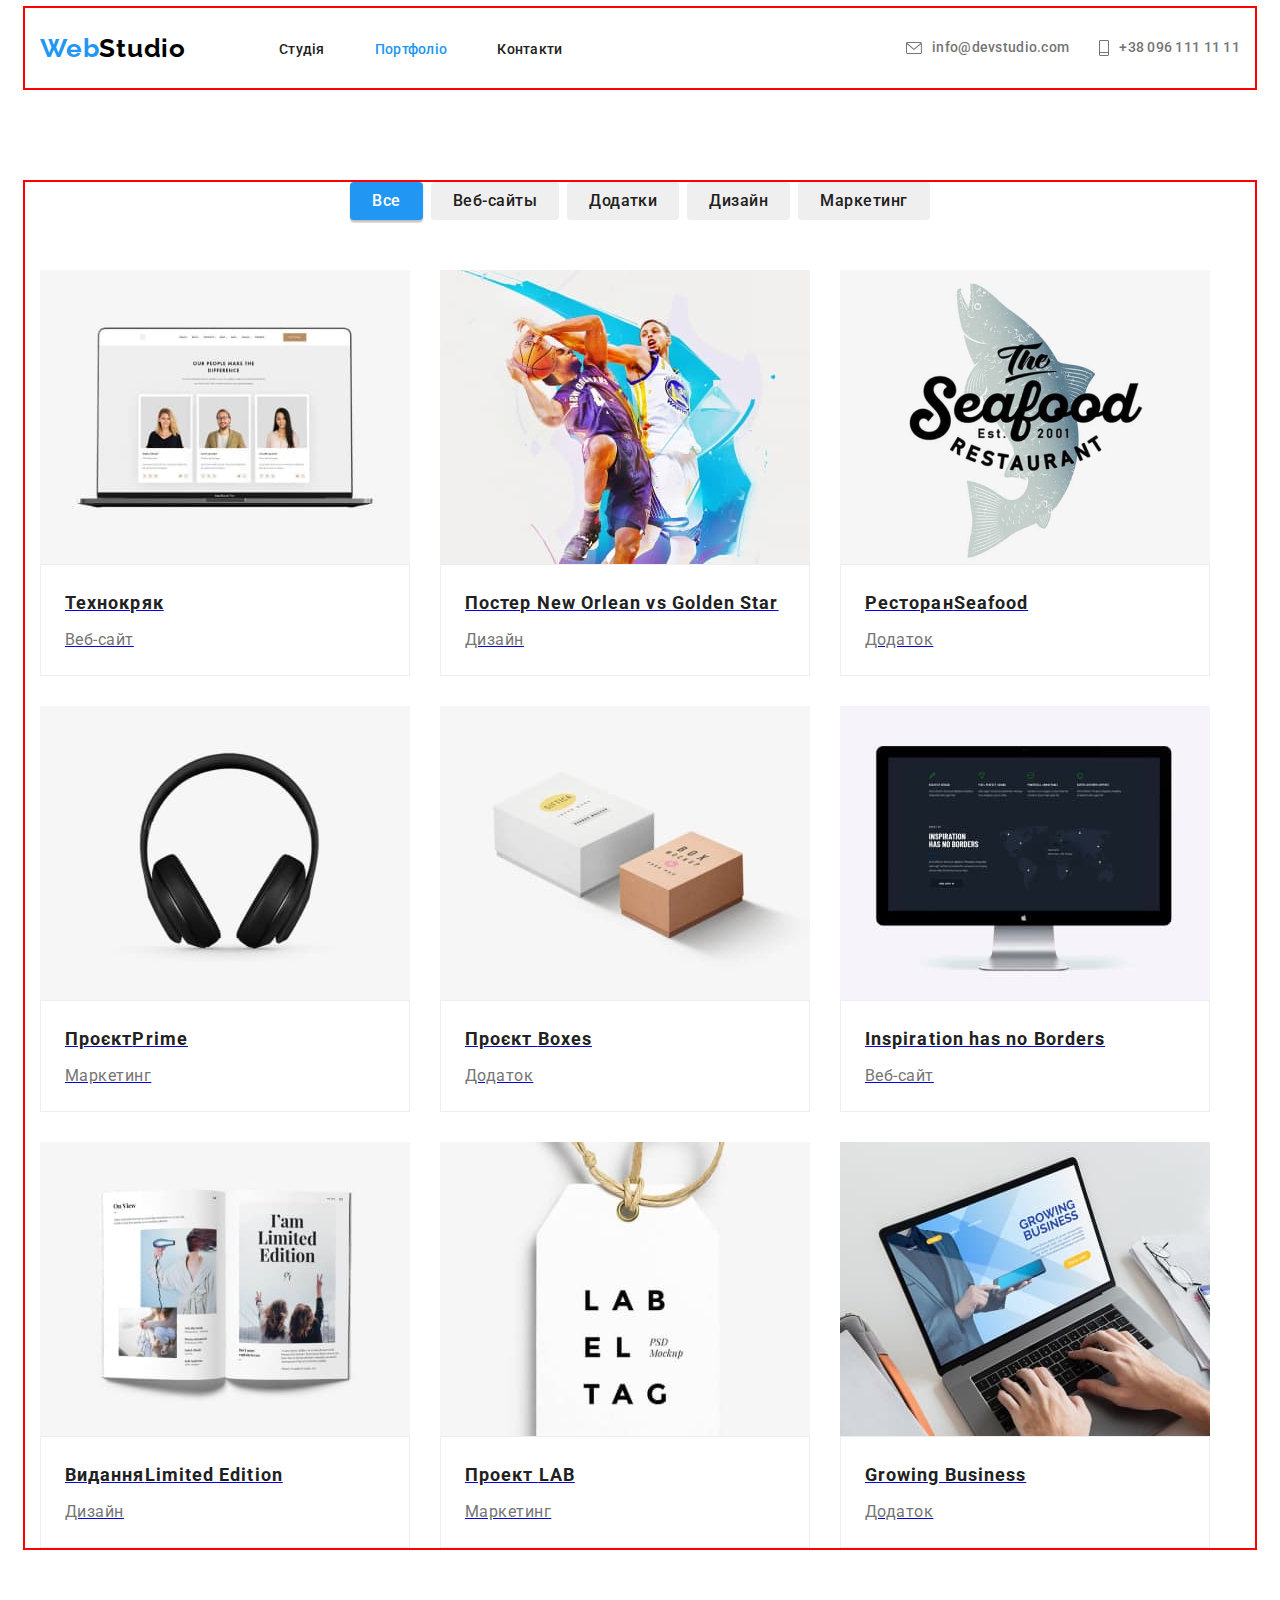
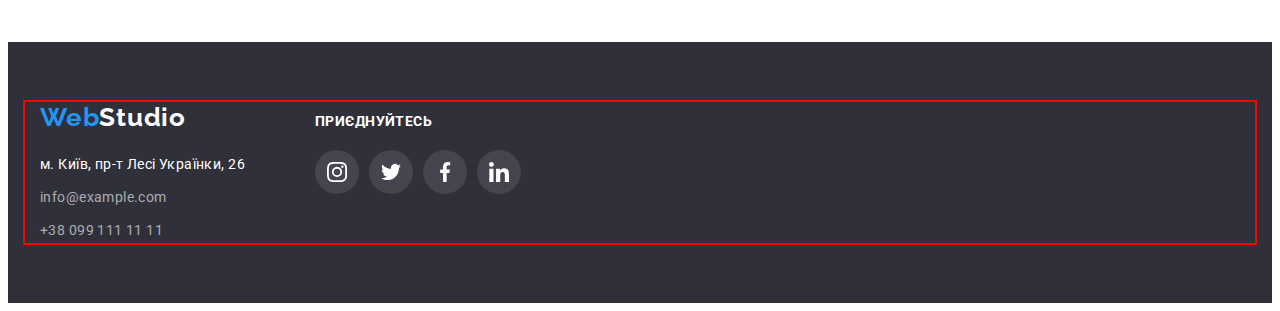
==== commit 5e28be3c: "change portfolio-link" ====
--- a/portfolio.html
+++ b/portfolio.html
@@ -68,67 +68,76 @@
                     </ul>
                 <ul class="portfolio-list list">
                     <li class="portfolio-item">
-                        <a href="#"><img src="./images/img-1.jpg" alt="веб-сайт" width="370" height="294"></a>
-                        <div class="portfolio-wrap">
-                            <h2 class="portfolio-title">Технокряк</h2>
-                            <p class="portfolio-text">Веб-сайт</p>
-                        </div>
-                    </li>
-                    <li class="portfolio-item">
-                        <a href="#"><img src="./images/img-2.jpg" alt="Дизайн" width="370" height="294"></a>
-                        <div class="portfolio-wrap">
-                            <h2 class="portfolio-title">Постер <span lang="en">New Orlean vs Golden Star</span></h2>
-                            <p class="portfolio-text">Дизайн</p>
-                        </div>
-                    </li>
-                    <li class="portfolio-item">
-                        <a href="#"><img src="./images/img-3.jpg" alt="Додаток" width="370" height="294"></a>
-                        <div class="portfolio-wrap">
-                            <h2 class="portfolio-title">Ресторан<span lang="en">Seafood</span></h2>
-                            <p class="portfolio-text">Додаток</p>
-                        </div>
-                    </li>
-                    <li class="portfolio-item">
-                        <a href="#"><img src="./images/img-4.jpg" alt="Маркетинг" width="370" height="294"></a>
-                        <div class="portfolio-wrap">
-                            <h2 class="portfolio-title">Проєкт<span lang="en">Prime</span></h2>
-                            <p class="portfolio-text">Маркетинг</p>
-                        </div>                                             
-                    </li>
-                    <li class="portfolio-item">
-                        <a href="#"><img src="./images/img-5.jpg" alt="Додаток" width="370" height="294"></a>
-                        <div class="portfolio-wrap">
-                            <h2 class="portfolio-title">Проєкт <span lang="en">Boxes</span></h2>
-                            <p class="portfolio-text">Додаток</p>
-                        </div>                        
-                    </li>
-                    <li class="portfolio-item">
-                        <a href="#"><img src="./images/img-6.jpg" alt="Веб-сайт" width="370" height="294"></a>
-                        <div class="portfolio-wrap">
-                            <h2 lang="en" class="portfolio-title">Inspiration has no Borders</h2>
-                            <p class="portfolio-text">Веб-сайт</p>
-                        </div>                       
-                    </li>
-                    <li class="portfolio-item">
-                        <a href="#"><img src="./images/img-7.jpg" alt="Дизайн" width="370" height="294"></a>
-                        <div class="portfolio-wrap">
-                            <h2 class="portfolio-title">Видання<span lang="en">Limited Edition</span></h2>
-                            <p class="portfolio-text">Дизайн</p>
-                        </div>                       
-                    </li>
-                    <li class="portfolio-item">
-                        <a href="#"><img src="./images/img-8.jpg" alt="Маркетинг" width="370" height="294"></a>
-                        <div class="portfolio-wrap">
-                            <h2 class="portfolio-title">Проект <span lang="en">LAB</span></h2>
-                            <p class="portfolio-text">Маркетинг</p>
-                        </div>                       
-                    </li>
-                    <li class="portfolio-item">
-                        <a href="#"><img src="./images/img-9.jpg" alt="Додаток" width="370" height="294"></a>
-                        <div class="portfolio-wrap">
-                            <h2 lang="en" class="portfolio-title">Growing Business</h2>
-                            <p class="portfolio-text">Додаток</p>
-                        </div>                        
+                        <a href="#" class="portfolio-link"><img src="./images/img-1.jpg" alt="веб-сайт" width="370" height="294">
+                            <div class="portfolio-wrap">
+                                <h2 class="portfolio-title">Технокряк</h2>
+                                <p class="portfolio-text">Веб-сайт</p>
+                            </div>
+                        </a>  
+                    </li>
+                    <li class="portfolio-item">
+                        <a href="#"class="portfolio-link"><img src="./images/img-2.jpg" alt="Дизайн" width="370" height="294">
+                            <div class="portfolio-wrap">
+                                <h2 class="portfolio-title">Постер <span lang="en">New Orlean vs Golden Star</span></h2>
+                                <p class="portfolio-text">Дизайн</p>
+                            </div>
+                        </a>                        
+                    </li>
+                    <li class="portfolio-item">
+                        <a href="#" class="portfolio-link"><img src="./images/img-3.jpg" alt="Додаток" width="370" height="294">
+                            <div class="portfolio-wrap">
+                                <h2 class="portfolio-title">Ресторан<span lang="en">Seafood</span></h2>
+                                <p class="portfolio-text">Додаток</p>
+                            </div>
+                        </a>
+                    </li>
+                    <li class="portfolio-item">
+                        <a href="#" class="portfolio-link"><img src="./images/img-4.jpg" alt="Маркетинг" width="370" height="294">
+                            <div class="portfolio-wrap">
+                                <h2 class="portfolio-title">Проєкт<span lang="en">Prime</span></h2>
+                                <p class="portfolio-text">Маркетинг</p>
+                            </div>
+                        </a>                                               
+                    </li>
+                    <li class="portfolio-item">
+                        <a href="#" class="portfolio-link"><img src="./images/img-5.jpg" alt="Додаток" width="370" height="294">
+                            <div class="portfolio-wrap">
+                                <h2 class="portfolio-title">Проєкт <span lang="en">Boxes</span></h2>
+                                <p class="portfolio-text">Додаток</p>
+                            </div>
+                        </a>                                                
+                    </li>
+                    <li class="portfolio-item">
+                        <a href="#" class="portfolio-link"><img src="./images/img-6.jpg" alt="Веб-сайт" width="370" height="294">
+                            <div class="portfolio-wrap">
+                                <h2 lang="en" class="portfolio-title">Inspiration has no Borders</h2>
+                                <p class="portfolio-text">Веб-сайт</p>
+                            </div>
+                        </a>                                             
+                    </li>
+                    <li class="portfolio-item">
+                        <a href="#" class="portfolio-link"><img src="./images/img-7.jpg" alt="Дизайн" width="370" height="294">
+                            <div class="portfolio-wrap">
+                                <h2 class="portfolio-title">Видання<span lang="en">Limited Edition</span></h2>
+                                <p class="portfolio-text">Дизайн</p>
+                            </div>
+                        </a>                                             
+                    </li>
+                    <li class="portfolio-item">
+                        <a href="#" class="portfolio-link"><img src="./images/img-8.jpg" alt="Маркетинг" width="370" height="294">
+                            <div class="portfolio-wrap">
+                                <h2 class="portfolio-title">Проект <span lang="en">LAB</span></h2>
+                                <p class="portfolio-text">Маркетинг</p>
+                            </div>
+                        </a>                                               
+                    </li>
+                    <li class="portfolio-item">
+                        <a href="#" class="portfolio-link"><img src="./images/img-9.jpg" alt="Додаток" width="370" height="294">
+                            <div class="portfolio-wrap">
+                                <h2 lang="en" class="portfolio-title">Growing Business</h2>
+                                <p class="portfolio-text">Додаток</p>
+                            </div>
+                        </a>                                               
                     </li>
                 </ul>
             </div>
--- a/css/styles.css
+++ b/css/styles.css
@@ -560,8 +560,12 @@
 
 
 }
-
-.portfolio-item:hover,
-.portfolio-item:focus {
+.portfolio-link {
+    display: block;
+}
+
+
+.portfolio-link:hover,
+.portfolio-link:focus {
 box-shadow: 0px 1px 1px rgba(0, 0, 0, 0.12), 0px 4px 4px rgba(0, 0, 0, 0.06), 1px 4px 6px rgba(0, 0, 0, 0.16);
 }